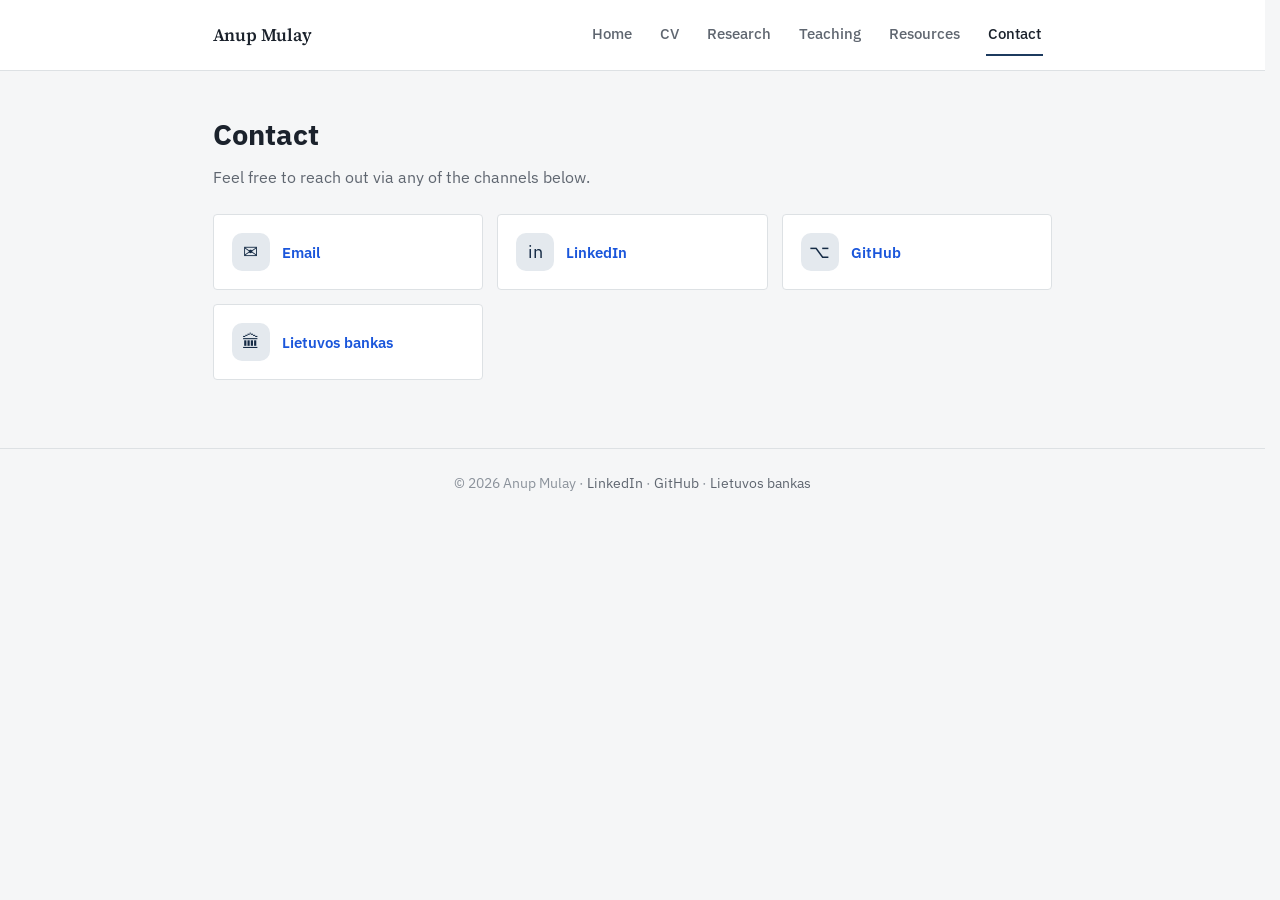
==== contact.html @ 51d76b7b "Remove the email address from the footer on all pages Co-Authored-By: Claude Opus 5.5 <noreply@anthr" ====
<!DOCTYPE html>
<html lang="en">
<head>
<meta charset="UTF-8">
<meta name="viewport" content="width=device-width, initial-scale=1.0">
<title>Anup Mulay, Contact</title>
<meta name="description" content="Get in touch with Anup Mulay, Principal Economist at Lietuvos bankas.">
<link rel="icon" href="data:,">
<link rel="preconnect" href="https://fonts.googleapis.com">
<link rel="preconnect" href="https://fonts.gstatic.com" crossorigin>
<link rel="stylesheet" href="https://fonts.googleapis.com/css2?family=IBM+Plex+Sans:wght@400;500;600;700&family=Source+Serif+4:opsz,wght@8..60,500;8..60,600;8..60,700&display=swap">
<link rel="stylesheet" href="css/style.css?v=2">
</head>
<body>

<header class="site-header">
  <div class="nav-inner">
    <a class="brand" href="index.html">Anup Mulay</a>
    <button class="nav-toggle" aria-label="Toggle navigation">☰</button>
    <nav class="site-nav">
      <ul>
        <li><a href="index.html">Home</a></li>
        <li><a href="cv.html">CV</a></li>
        <li><a href="research.html">Research</a></li>
        <li><a href="teaching.html">Teaching</a></li>
        <li><a href="resources.html">Resources</a></li>
        <li><a href="contact.html" class="active">Contact</a></li>
      </ul>
    </nav>
  </div>
</header>

<main class="wrap">

  <section class="section" style="padding-top:40px;">
    <h1 style="margin:0 0 8px; font-size:1.8rem;">Contact</h1>
    <p style="color:var(--text-muted); margin:0 0 24px;">Feel free to reach out via any of the channels below.</p>

    <div class="contact-grid">
      <a class="contact-card" href="mailto:anupmulay1@gmail.com">
        <span class="icon">✉</span>
        <span class="contact-name">Email</span>
      </a>
      <a class="contact-card" href="https://www.linkedin.com/in/anupmulay1" target="_blank" rel="noopener">
        <span class="icon">in</span>
        <span class="contact-name">LinkedIn</span>
      </a>
      <a class="contact-card" href="https://github.com/anupmulay" target="_blank" rel="noopener">
        <span class="icon">⌥</span>
        <span class="contact-name">GitHub</span>
      </a>
      <a class="contact-card" href="https://www.lb.lt/en/anup-shamsundar-mulay" target="_blank" rel="noopener">
        <span class="icon">🏛</span>
        <span class="contact-name">Lietuvos bankas</span>
      </a>
    </div>
  </section>

</main>

<footer class="site-footer">
  <div class="wrap">
    &copy; <span id="year"></span> Anup Mulay &middot;
    <a href="https://www.linkedin.com/in/anupmulay1" target="_blank" rel="noopener">LinkedIn</a> &middot;
    <a href="https://github.com/anupmulay" target="_blank" rel="noopener">GitHub</a> &middot;
    <a href="https://www.lb.lt/en/anup-shamsundar-mulay" target="_blank" rel="noopener">Lietuvos bankas</a>
  </div>
</footer>

<script src="js/main.js"></script>
<script>document.getElementById("year").textContent = new Date().getFullYear();</script>
</body>
</html>
---- css/style.css ----
/* ===== Design tokens: Navy & Slate ===== */
:root {
  --bg: #f5f6f7;
  --surface: #ffffff;
  --border: #dde1e4;
  --text: #1b222c;
  --text-muted: #5f6670;
  --text-faint: #8b929b;
  --accent: #1c3a5e;
  --accent-dark: #142a44;
  --accent-tint: #e4e9ee;
  --link: #1a56db;
  --link-hover: #123f9e;
  --shadow: none;
  --shadow-md: none;
  --radius: 4px;
  --max-width: 880px;
  --font-ui: 'IBM Plex Sans', -apple-system, BlinkMacSystemFont, "Segoe UI", Roboto, Helvetica, Arial, sans-serif;
  --font-display: 'Source Serif 4', Georgia, 'Times New Roman', serif;
}

* { box-sizing: border-box; }

html { scroll-behavior: smooth; scrollbar-gutter: stable; }

body {
  margin: 0;
  background: var(--bg);
  color: var(--text);
  font-family: var(--font-ui);
  line-height: 1.6;
  -webkit-font-smoothing: antialiased;
}

a { color: var(--link); text-decoration: none; }
a:hover { color: var(--link-hover); text-decoration: underline; }

img { max-width: 100%; display: block; }

.wrap {
  max-width: var(--max-width);
  margin: 0 auto;
  padding: 0 20px;
}

/* ===== Header / Nav ===== */
header.site-header {
  position: sticky;
  top: 0;
  z-index: 10;
  background: var(--surface);
  border-bottom: 1px solid var(--border);
}

.nav-inner {
  max-width: var(--max-width);
  margin: 0 auto;
  padding: 14px 20px;
  display: flex;
  align-items: center;
  justify-content: space-between;
}

.brand {
  font-family: var(--font-display);
  font-weight: 600;
  font-size: 1.1rem;
  color: var(--text);
  letter-spacing: -0.01em;
}
.brand:hover { color: var(--text); text-decoration: none; }

nav.site-nav ul {
  list-style: none;
  display: flex;
  gap: 4px;
  margin: 0;
  padding: 0;
}

nav.site-nav a {
  color: var(--text-muted);
  font-size: 0.92rem;
  font-weight: 500;
  padding: 8px 2px;
  margin: 0 10px;
  border-bottom: 2px solid transparent;
  display: inline-block;
}

nav.site-nav a:hover {
  color: var(--text);
  text-decoration: none;
  border-bottom-color: var(--border);
}

nav.site-nav a.active {
  color: var(--text);
  border-bottom-color: var(--accent);
}

.nav-toggle {
  display: none;
  background: none;
  border: 1px solid var(--border);
  border-radius: 8px;
  padding: 7px 10px;
  color: var(--text);
  font-size: 1rem;
  cursor: pointer;
}

@media (max-width: 640px) {
  .nav-toggle { display: block; }
  nav.site-nav {
    display: none;
    width: 100%;
  }
  nav.site-nav.open { display: block; }
  nav.site-nav ul {
    flex-direction: column;
    gap: 2px;
    padding: 8px 0 14px;
  }
  nav.site-nav a {
    margin: 0;
    border-bottom: none;
    border-left: 2px solid transparent;
    padding: 8px 12px;
  }
  nav.site-nav a:hover { border-left-color: var(--border); }
  nav.site-nav a.active { border-left-color: var(--accent); }
  .nav-inner { flex-wrap: wrap; }
}

/* ===== Hero ===== */
.hero {
  padding: 56px 0 32px;
  border-bottom: 1px solid var(--border);
}

.hero-grid {
  display: flex;
  align-items: center;
  gap: 36px;
}

.avatar {
  width: 152px;
  height: 152px;
  border-radius: 50%;
  object-fit: cover;
  border: 1px solid var(--border);
  flex-shrink: 0;
}

.avatar-fallback {
  width: 128px;
  height: 128px;
  border-radius: 50%;
  background: var(--accent);
  color: #fff;
  display: flex;
  align-items: center;
  justify-content: center;
  font-size: 2.2rem;
  font-weight: 700;
  flex-shrink: 0;
  box-shadow: var(--shadow-md);
}

.hero h1 {
  font-family: var(--font-display);
  font-weight: 600;
  margin: 0 0 6px;
  font-size: 2.1rem;
  letter-spacing: -0.01em;
}

.hero .role {
  margin: 0 0 10px;
  color: var(--text-muted);
  font-size: 1.08rem;
  font-weight: 500;
  line-height: 1.5;
}

@media (max-width: 560px) {
  .hero-grid { flex-direction: column; text-align: center; align-items: center; }
}

/* ===== Bio ===== */
.bio-text p {
  color: #4e5560;
  font-size: 1rem;
  line-height: 1.75;
  max-width: 68ch;
  margin: 0 0 18px;
  text-align: left;
}
.bio-text p:last-child { margin-bottom: 0; }

.interests {
  margin: 26px 0 0;
  padding-top: 20px;
  border-top: 1px solid var(--border);
  color: var(--text-muted);
  font-size: 0.92rem;
  max-width: 68ch;
}
.interests-label {
  display: block;
  text-transform: uppercase;
  letter-spacing: 0.06em;
  font-size: 0.72rem;
  font-weight: 600;
  color: var(--accent);
  margin-bottom: 6px;
}

.more-links {
  margin: 20px 0 0;
  color: var(--text-muted);
  font-size: 0.95rem;
  max-width: 68ch;
}

/* ===== Section / cards ===== */
.section { padding: 28px 0; }
.section h2 {
  font-family: var(--font-display);
  font-weight: 600;
  font-size: 1.35rem;
  letter-spacing: -0.01em;
  margin-bottom: 18px;
}

.card {
  background: var(--surface);
  border: 1px solid var(--border);
  border-radius: var(--radius);
  padding: 20px 22px;
  box-shadow: var(--shadow);
}

.card + .card { margin-top: 14px; }

/* ===== Timeline (CV) ===== */
.timeline-item {
  border-left: 2px solid var(--border);
  padding: 2px 0 24px 22px;
  position: relative;
}
.timeline-item::before {
  content: "";
  position: absolute;
  left: -6px;
  top: 4px;
  width: 10px;
  height: 10px;
  border-radius: 50%;
  background: var(--accent);
}
.timeline-item:last-child { padding-bottom: 2px; }

.timeline-item h3 {
  font-family: var(--font-display);
  font-weight: 600;
  margin: 0 0 2px;
  font-size: 1.05rem;
}
.timeline-item .org {
  color: var(--accent-dark);
  font-weight: 600;
  font-size: 0.92rem;
}
.timeline-item .meta {
  color: var(--text-faint);
  font-size: 0.82rem;
  margin: 2px 0 8px;
}
.timeline-item ul {
  margin: 6px 0 0;
  padding-left: 18px;
  color: var(--text-muted);
  font-size: 0.92rem;
}
.timeline-item p {
  color: var(--text-muted);
  font-size: 0.92rem;
  margin: 6px 0 0;
}
/* a second dated part under the same heading (e.g. two research assistant posts) */
.timeline-item ul + .org,
.timeline-item p + .org { margin-top: 14px; }

/* ===== Buttons ===== */
.btn {
  display: inline-flex;
  align-items: center;
  gap: 6px;
  background: var(--accent);
  color: #fff;
  font-weight: 600;
  font-size: 0.9rem;
  padding: 10px 18px;
  border-radius: 8px;
  box-shadow: var(--shadow);
}
.btn:hover { background: var(--accent-dark); color: #fff; text-decoration: none; }

.btn-outline {
  background: transparent;
  color: var(--accent-dark);
  border: 1px solid var(--accent);
}
.btn-outline:hover { background: var(--accent-tint); color: var(--accent-dark); }

/* ===== Research cards ===== */
.paper .paper-title {
  font-family: var(--font-display);
  font-size: 1.1rem;
  font-weight: 600;
  margin: 0 0 4px;
}
.paper .paper-meta {
  color: var(--text-faint);
  font-size: 0.85rem;
  margin: 0 0 10px;
}
.paper .status {
  display: inline-block;
  font-size: 0.75rem;
  font-weight: 700;
  text-transform: uppercase;
  letter-spacing: 0.03em;
  color: var(--accent-dark);
  background: var(--accent-tint);
  padding: 3px 9px;
  border-radius: 999px;
  margin-bottom: 10px;
}
.paper p { color: var(--text-muted); margin: 0 0 10px; font-size: 0.95rem; }

/* ===== Teaching ===== */
.lecture-list {
  list-style: none;
  margin: 0;
  padding: 0;
}
.lecture-item {
  display: flex;
  align-items: baseline;
  justify-content: space-between;
  gap: 16px;
  padding: 14px 0;
  border-bottom: 1px solid var(--border);
}
.lecture-item:last-child { border-bottom: none; }
.lecture-num {
  font-family: var(--font-display);
  color: var(--accent);
  font-weight: 600;
  font-size: 0.85rem;
  flex-shrink: 0;
  width: 70px;
}
.lecture-body { flex: 1; min-width: 0; }
.lecture-title { font-weight: 600; font-size: 0.95rem; margin: 0 0 2px; }
.lecture-topics { color: var(--text-faint); font-size: 0.82rem; margin: 0; }
.lecture-dl {
  flex-shrink: 0;
  font-size: 0.82rem;
  font-weight: 600;
  color: var(--accent);
  padding: 6px 12px;
  border: 1px solid var(--border);
  border-radius: 7px;
}
.lecture-dl:hover { background: var(--accent-tint); text-decoration: none; }

/* ===== Resource lists ===== */
.resource-list {
  list-style: none;
  margin: 0;
  padding: 0;
}
.resource-list li {
  padding: 10px 0;
  border-bottom: 1px solid var(--border);
  font-size: 0.95rem;
}
.resource-list li:last-child { border-bottom: none; }
.resource-list a { font-weight: 600; }
.resource-list .url {
  display: block;
  color: var(--text-faint);
  font-size: 0.8rem;
  margin-top: 2px;
}

/* ===== Contact ===== */
.contact-grid {
  display: grid;
  grid-template-columns: repeat(auto-fit, minmax(220px, 1fr));
  gap: 14px;
}
.contact-card {
  background: var(--surface);
  border: 1px solid var(--border);
  border-radius: var(--radius);
  padding: 18px;
  box-shadow: var(--shadow);
  display: flex;
  align-items: center;
  gap: 12px;
}
.contact-card .icon {
  width: 38px;
  height: 38px;
  border-radius: 10px;
  background: var(--accent-tint);
  color: var(--accent-dark);
  display: flex;
  align-items: center;
  justify-content: center;
  font-size: 1.1rem;
  flex-shrink: 0;
}
.contact-card .contact-name {
  font-weight: 600;
  font-size: 0.95rem;
  min-width: 0;
}

/* ===== Footer ===== */
footer.site-footer {
  border-top: 1px solid var(--border);
  margin-top: 40px;
  padding: 24px 0 48px;
  color: var(--text-faint);
  font-size: 0.85rem;
  text-align: center;
}
footer.site-footer a { color: var(--text-muted); }
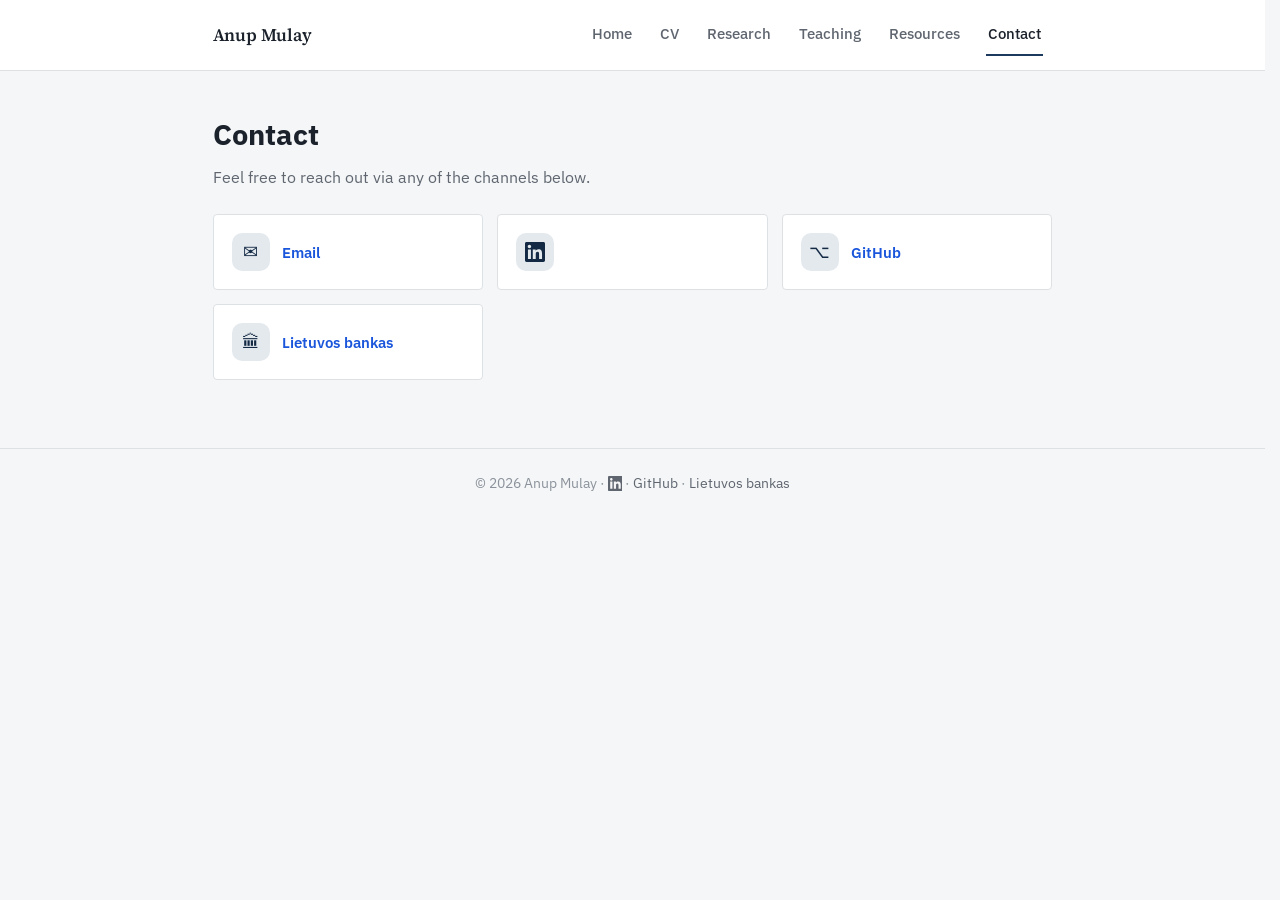
==== commit 4997ed0d: "Show the LinkedIn logo instead of the word in the footer and contact card Co-Authored-By: Claude Opu" ====
--- a/contact.html
+++ b/contact.html
@@ -9,7 +9,7 @@
 <link rel="preconnect" href="https://fonts.googleapis.com">
 <link rel="preconnect" href="https://fonts.gstatic.com" crossorigin>
 <link rel="stylesheet" href="https://fonts.googleapis.com/css2?family=IBM+Plex+Sans:wght@400;500;600;700&family=Source+Serif+4:opsz,wght@8..60,500;8..60,600;8..60,700&display=swap">
-<link rel="stylesheet" href="css/style.css?v=2">
+<link rel="stylesheet" href="css/style.css?v=3">
 </head>
 <body>
 
@@ -41,9 +41,8 @@
         <span class="icon">✉</span>
         <span class="contact-name">Email</span>
       </a>
-      <a class="contact-card" href="https://www.linkedin.com/in/anupmulay1" target="_blank" rel="noopener">
-        <span class="icon">in</span>
-        <span class="contact-name">LinkedIn</span>
+      <a class="contact-card" href="https://www.linkedin.com/in/anupmulay1" target="_blank" rel="noopener" aria-label="LinkedIn" title="LinkedIn">
+        <span class="icon"><svg class="li-logo" viewBox="0 0 24 24" aria-hidden="true" focusable="false"><path fill-rule="evenodd" d="M20.447 20.452h-3.554v-5.569c0-1.328-.027-3.037-1.852-3.037-1.853 0-2.136 1.445-2.136 2.939v5.667H9.351V9h3.414v1.561h.046c.477-.9 1.637-1.85 3.37-1.85 3.601 0 4.267 2.37 4.267 5.455v6.286zM5.337 7.433c-1.144 0-2.063-.926-2.063-2.065 0-1.138.92-2.063 2.063-2.063 1.14 0 2.064.925 2.064 2.063 0 1.139-.925 2.065-2.064 2.065zm1.782 13.019H3.555V9h3.564v11.452zM22.225 0H1.771C.792 0 0 .774 0 1.729v20.542C0 23.227.792 24 1.771 24h20.451C23.2 24 24 23.227 24 22.271V1.729C24 .774 23.2 0 22.222 0h.003z"/></svg></span>
       </a>
       <a class="contact-card" href="https://github.com/anupmulay" target="_blank" rel="noopener">
         <span class="icon">⌥</span>
@@ -61,7 +60,7 @@
 <footer class="site-footer">
   <div class="wrap">
     &copy; <span id="year"></span> Anup Mulay &middot;
-    <a href="https://www.linkedin.com/in/anupmulay1" target="_blank" rel="noopener">LinkedIn</a> &middot;
+    <a href="https://www.linkedin.com/in/anupmulay1" target="_blank" rel="noopener" aria-label="LinkedIn" title="LinkedIn"><svg class="li-logo" viewBox="0 0 24 24" aria-hidden="true" focusable="false"><path fill-rule="evenodd" d="M20.447 20.452h-3.554v-5.569c0-1.328-.027-3.037-1.852-3.037-1.853 0-2.136 1.445-2.136 2.939v5.667H9.351V9h3.414v1.561h.046c.477-.9 1.637-1.85 3.37-1.85 3.601 0 4.267 2.37 4.267 5.455v6.286zM5.337 7.433c-1.144 0-2.063-.926-2.063-2.065 0-1.138.92-2.063 2.063-2.063 1.14 0 2.064.925 2.064 2.063 0 1.139-.925 2.065-2.064 2.065zm1.782 13.019H3.555V9h3.564v11.452zM22.225 0H1.771C.792 0 0 .774 0 1.729v20.542C0 23.227.792 24 1.771 24h20.451C23.2 24 24 23.227 24 22.271V1.729C24 .774 23.2 0 22.222 0h.003z"/></svg></a> &middot;
     <a href="https://github.com/anupmulay" target="_blank" rel="noopener">GitHub</a> &middot;
     <a href="https://www.lb.lt/en/anup-shamsundar-mulay" target="_blank" rel="noopener">Lietuvos bankas</a>
   </div>
--- a/css/style.css
+++ b/css/style.css
@@ -427,6 +427,10 @@
   font-size: 1.1rem;
   flex-shrink: 0;
 }
+.contact-card .icon svg {
+  width: 20px;
+  height: 20px;
+}
 .contact-card .contact-name {
   font-weight: 600;
   font-size: 0.95rem;
@@ -443,3 +447,12 @@
   text-align: center;
 }
 footer.site-footer a { color: var(--text-muted); }
+
+/* ===== LinkedIn logo (footer and contact card) ===== */
+.li-logo {
+  display: inline-block;
+  width: 1.1em;
+  height: 1.1em;
+  fill: currentColor;
+  vertical-align: -0.2em;
+}
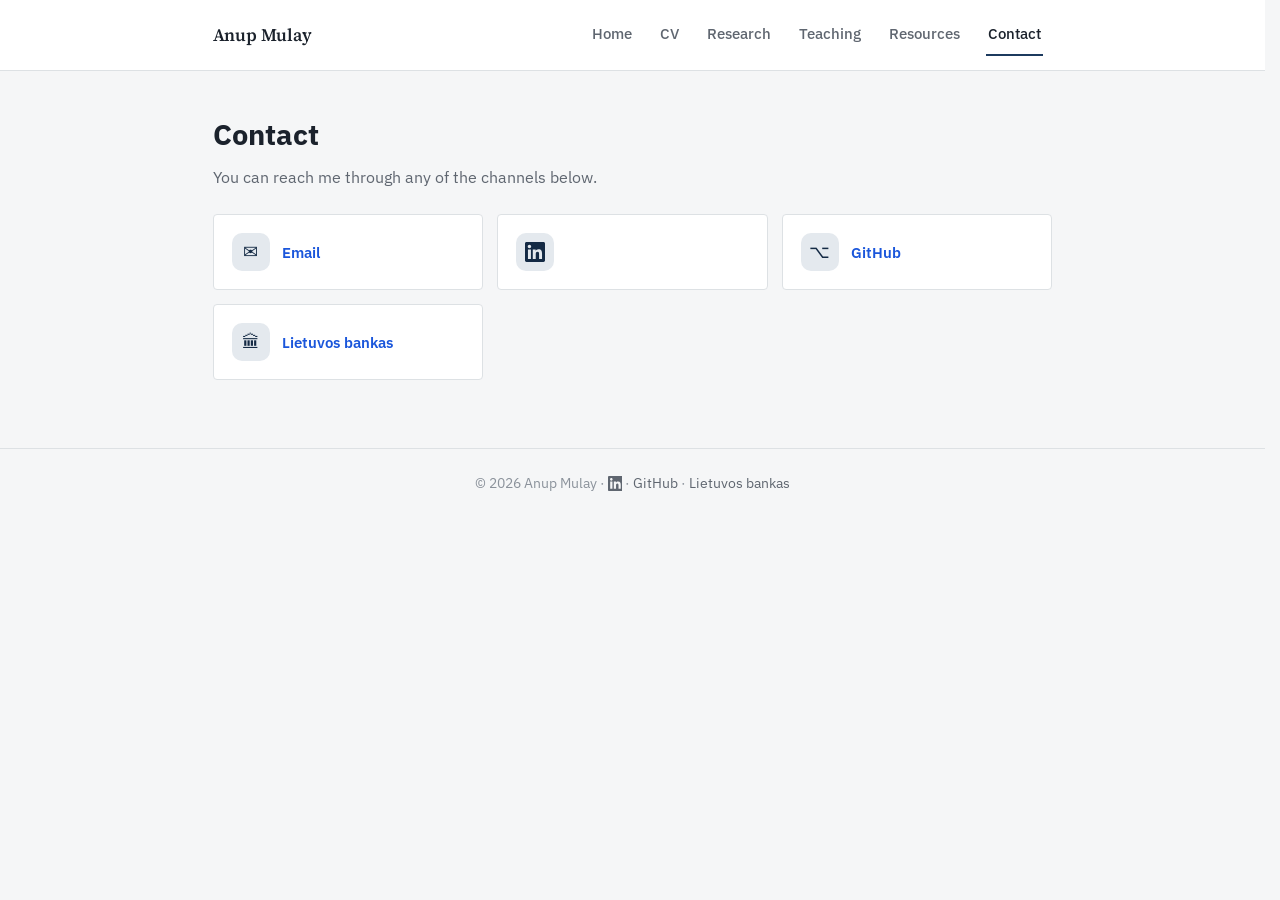
==== commit 50e036be: "Rewrite the bio, CV and research text in an understated tone The bio now opens with the Bank's model" ====
--- a/contact.html
+++ b/contact.html
@@ -34,7 +34,7 @@
 
   <section class="section" style="padding-top:40px;">
     <h1 style="margin:0 0 8px; font-size:1.8rem;">Contact</h1>
-    <p style="color:var(--text-muted); margin:0 0 24px;">Feel free to reach out via any of the channels below.</p>
+    <p style="color:var(--text-muted); margin:0 0 24px;">You can reach me through any of the channels below.</p>
 
     <div class="contact-grid">
       <a class="contact-card" href="mailto:anupmulay1@gmail.com">
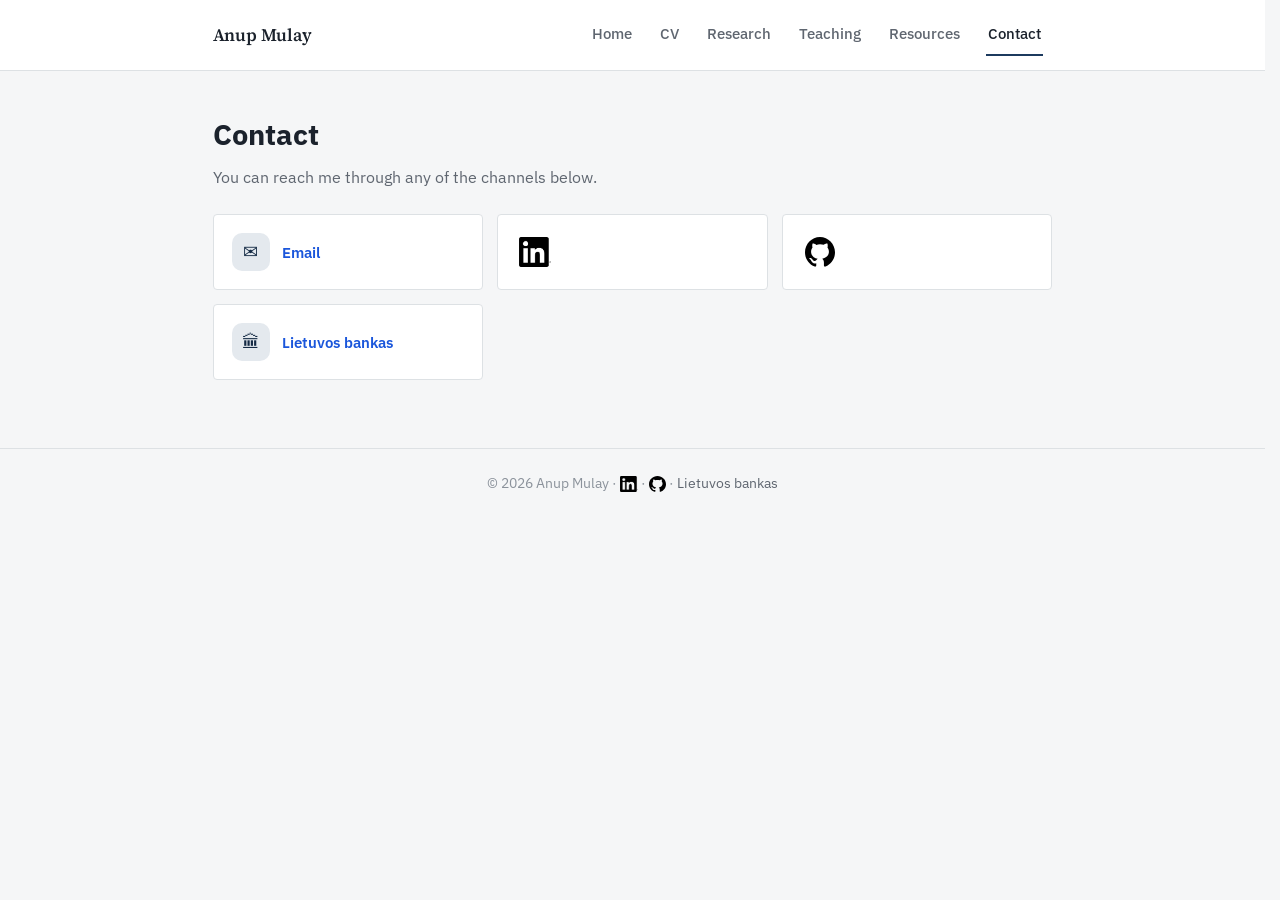
==== commit 966890c6: "Use the official LinkedIn and GitHub logos, in black Both logos are the unaltered files from the com" ====
--- a/contact.html
+++ b/contact.html
@@ -9,7 +9,7 @@
 <link rel="preconnect" href="https://fonts.googleapis.com">
 <link rel="preconnect" href="https://fonts.gstatic.com" crossorigin>
 <link rel="stylesheet" href="https://fonts.googleapis.com/css2?family=IBM+Plex+Sans:wght@400;500;600;700&family=Source+Serif+4:opsz,wght@8..60,500;8..60,600;8..60,700&display=swap">
-<link rel="stylesheet" href="css/style.css?v=3">
+<link rel="stylesheet" href="css/style.css?v=4">
 </head>
 <body>
 
@@ -41,12 +41,11 @@
         <span class="icon">✉</span>
         <span class="contact-name">Email</span>
       </a>
-      <a class="contact-card" href="https://www.linkedin.com/in/anupmulay1" target="_blank" rel="noopener" aria-label="LinkedIn" title="LinkedIn">
-        <span class="icon"><svg class="li-logo" viewBox="0 0 24 24" aria-hidden="true" focusable="false"><path fill-rule="evenodd" d="M20.447 20.452h-3.554v-5.569c0-1.328-.027-3.037-1.852-3.037-1.853 0-2.136 1.445-2.136 2.939v5.667H9.351V9h3.414v1.561h.046c.477-.9 1.637-1.85 3.37-1.85 3.601 0 4.267 2.37 4.267 5.455v6.286zM5.337 7.433c-1.144 0-2.063-.926-2.063-2.065 0-1.138.92-2.063 2.063-2.063 1.14 0 2.064.925 2.064 2.063 0 1.139-.925 2.065-2.064 2.065zm1.782 13.019H3.555V9h3.564v11.452zM22.225 0H1.771C.792 0 0 .774 0 1.729v20.542C0 23.227.792 24 1.771 24h20.451C23.2 24 24 23.227 24 22.271V1.729C24 .774 23.2 0 22.222 0h.003z"/></svg></span>
+      <a class="contact-card" href="https://www.linkedin.com/in/anupmulay1" target="_blank" rel="noopener" title="LinkedIn">
+        <span class="icon brand"><img class="brand-logo" src="assets/images/brand/linkedin-in-black.png" alt="LinkedIn" width="840" height="779"></span>
       </a>
-      <a class="contact-card" href="https://github.com/anupmulay" target="_blank" rel="noopener">
-        <span class="icon">⌥</span>
-        <span class="contact-name">GitHub</span>
+      <a class="contact-card" href="https://github.com/anupmulay" target="_blank" rel="noopener" title="GitHub">
+        <span class="icon brand"><img class="brand-logo" src="assets/images/brand/github-invertocat-black.svg" alt="GitHub" width="98" height="96"></span>
       </a>
       <a class="contact-card" href="https://www.lb.lt/en/anup-shamsundar-mulay" target="_blank" rel="noopener">
         <span class="icon">🏛</span>
@@ -60,8 +59,8 @@
 <footer class="site-footer">
   <div class="wrap">
     &copy; <span id="year"></span> Anup Mulay &middot;
-    <a href="https://www.linkedin.com/in/anupmulay1" target="_blank" rel="noopener" aria-label="LinkedIn" title="LinkedIn"><svg class="li-logo" viewBox="0 0 24 24" aria-hidden="true" focusable="false"><path fill-rule="evenodd" d="M20.447 20.452h-3.554v-5.569c0-1.328-.027-3.037-1.852-3.037-1.853 0-2.136 1.445-2.136 2.939v5.667H9.351V9h3.414v1.561h.046c.477-.9 1.637-1.85 3.37-1.85 3.601 0 4.267 2.37 4.267 5.455v6.286zM5.337 7.433c-1.144 0-2.063-.926-2.063-2.065 0-1.138.92-2.063 2.063-2.063 1.14 0 2.064.925 2.064 2.063 0 1.139-.925 2.065-2.064 2.065zm1.782 13.019H3.555V9h3.564v11.452zM22.225 0H1.771C.792 0 0 .774 0 1.729v20.542C0 23.227.792 24 1.771 24h20.451C23.2 24 24 23.227 24 22.271V1.729C24 .774 23.2 0 22.222 0h.003z"/></svg></a> &middot;
-    <a href="https://github.com/anupmulay" target="_blank" rel="noopener">GitHub</a> &middot;
+    <a href="https://www.linkedin.com/in/anupmulay1" target="_blank" rel="noopener" title="LinkedIn"><img class="brand-logo" src="assets/images/brand/linkedin-in-black.png" alt="LinkedIn" width="840" height="779"></a> &middot;
+    <a href="https://github.com/anupmulay" target="_blank" rel="noopener" title="GitHub"><img class="brand-logo" src="assets/images/brand/github-invertocat-black.svg" alt="GitHub" width="98" height="96"></a> &middot;
     <a href="https://www.lb.lt/en/anup-shamsundar-mulay" target="_blank" rel="noopener">Lietuvos bankas</a>
   </div>
 </footer>
--- a/css/style.css
+++ b/css/style.css
@@ -427,9 +427,12 @@
   font-size: 1.1rem;
   flex-shrink: 0;
 }
-.contact-card .icon svg {
-  width: 20px;
-  height: 20px;
+.contact-card .icon.brand {
+  background: none;
+}
+.contact-card .icon.brand img {
+  height: 30px;
+  width: auto;
 }
 .contact-card .contact-name {
   font-weight: 600;
@@ -448,11 +451,10 @@
 }
 footer.site-footer a { color: var(--text-muted); }
 
-/* ===== LinkedIn logo (footer and contact card) ===== */
-.li-logo {
+/* ===== Brand logos: official LinkedIn and GitHub files, unaltered, in black ===== */
+.brand-logo {
   display: inline-block;
-  width: 1.1em;
-  height: 1.1em;
-  fill: currentColor;
-  vertical-align: -0.2em;
-}
+  height: 1.2em;
+  width: auto;
+  vertical-align: -0.3em;
+}
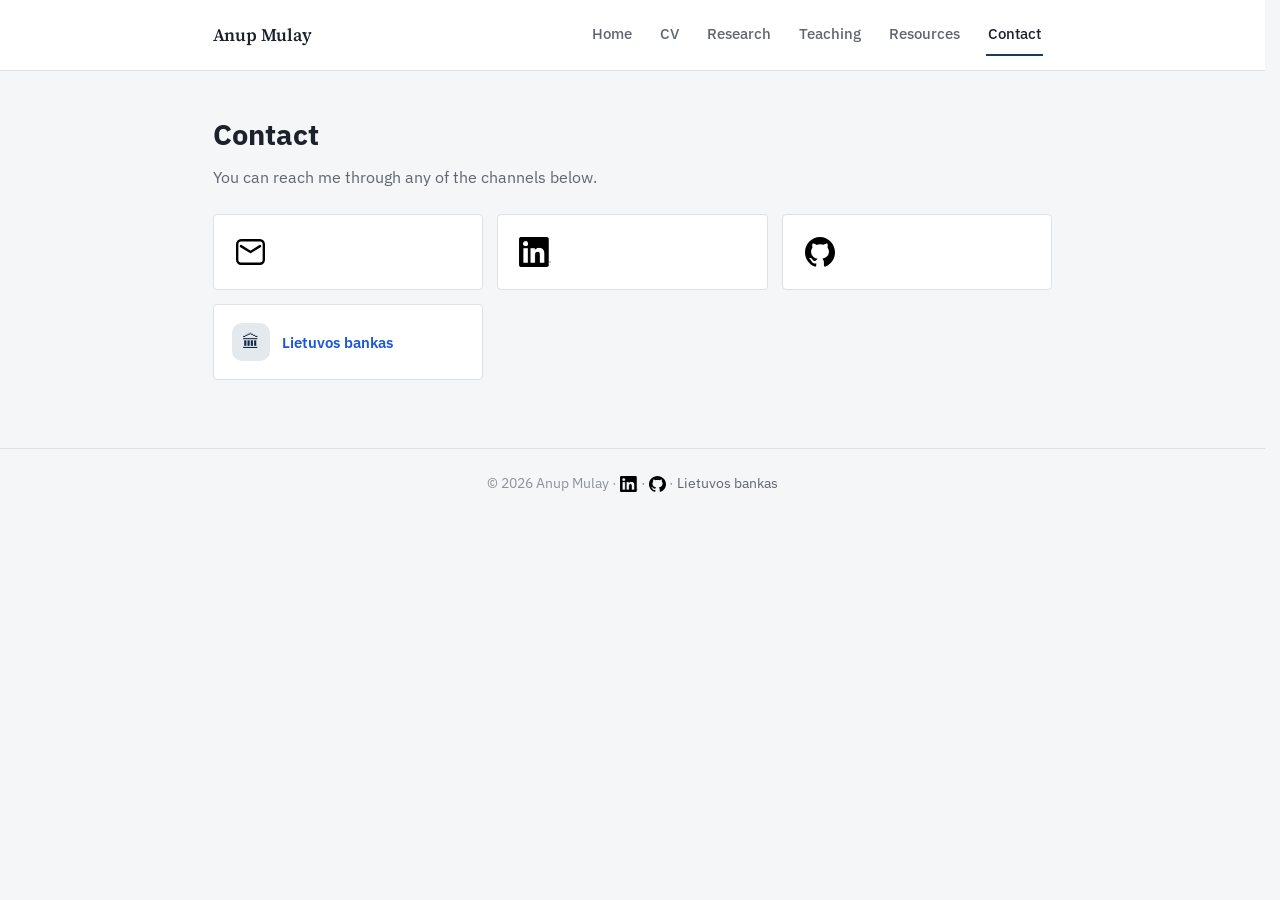
==== commit 2979c0a8: "Describe LITMAS as the Bank's main scenario tool and add an email icon The bio now calls LITMAS the " ====
--- a/contact.html
+++ b/contact.html
@@ -9,7 +9,7 @@
 <link rel="preconnect" href="https://fonts.googleapis.com">
 <link rel="preconnect" href="https://fonts.gstatic.com" crossorigin>
 <link rel="stylesheet" href="https://fonts.googleapis.com/css2?family=IBM+Plex+Sans:wght@400;500;600;700&family=Source+Serif+4:opsz,wght@8..60,500;8..60,600;8..60,700&display=swap">
-<link rel="stylesheet" href="css/style.css?v=4">
+<link rel="stylesheet" href="css/style.css?v=5">
 </head>
 <body>
 
@@ -37,9 +37,8 @@
     <p style="color:var(--text-muted); margin:0 0 24px;">You can reach me through any of the channels below.</p>
 
     <div class="contact-grid">
-      <a class="contact-card" href="mailto:anupmulay1@gmail.com">
-        <span class="icon">✉</span>
-        <span class="contact-name">Email</span>
+      <a class="contact-card" href="mailto:anupmulay1@gmail.com" title="Email">
+        <span class="icon brand"><img class="mail-icon" src="assets/images/icons/mail.svg" alt="Email" width="31" height="27"></span>
       </a>
       <a class="contact-card" href="https://www.linkedin.com/in/anupmulay1" target="_blank" rel="noopener" title="LinkedIn">
         <span class="icon brand"><img class="brand-logo" src="assets/images/brand/linkedin-in-black.png" alt="LinkedIn" width="840" height="779"></span>
--- a/css/style.css
+++ b/css/style.css
@@ -434,6 +434,9 @@
   height: 30px;
   width: auto;
 }
+.contact-card .icon.brand img.mail-icon {
+  height: 26px;
+}
 .contact-card .contact-name {
   font-weight: 600;
   font-size: 0.95rem;
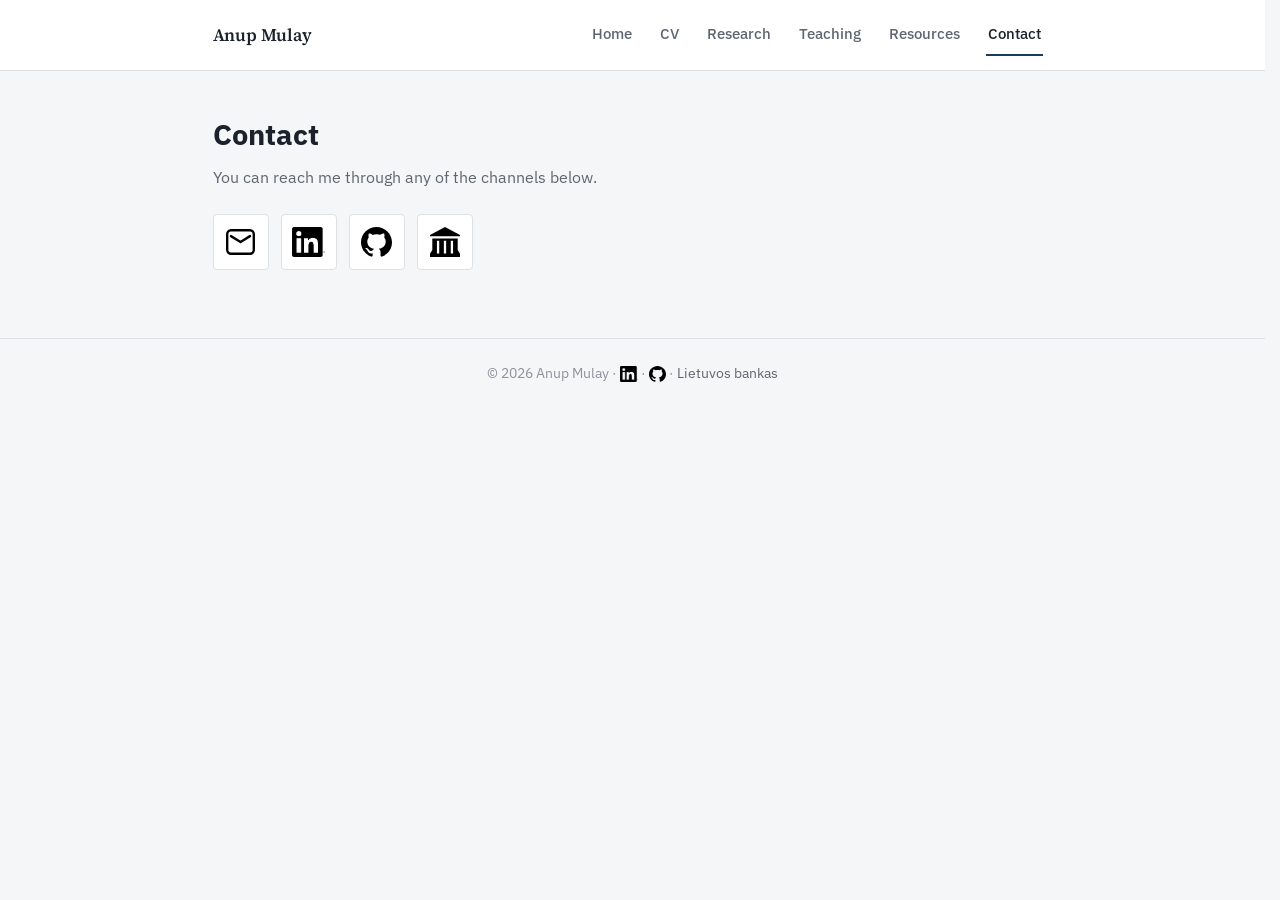
==== commit 01eb4447: "Show the contact links as a single row of small icon boxes Each contact is now a 56px square box hol" ====
--- a/contact.html
+++ b/contact.html
@@ -9,7 +9,7 @@
 <link rel="preconnect" href="https://fonts.googleapis.com">
 <link rel="preconnect" href="https://fonts.gstatic.com" crossorigin>
 <link rel="stylesheet" href="https://fonts.googleapis.com/css2?family=IBM+Plex+Sans:wght@400;500;600;700&family=Source+Serif+4:opsz,wght@8..60,500;8..60,600;8..60,700&display=swap">
-<link rel="stylesheet" href="css/style.css?v=5">
+<link rel="stylesheet" href="css/style.css?v=6">
 </head>
 <body>
 
@@ -38,17 +38,16 @@
 
     <div class="contact-grid">
       <a class="contact-card" href="mailto:anupmulay1@gmail.com" title="Email">
-        <span class="icon brand"><img class="mail-icon" src="assets/images/icons/mail.svg" alt="Email" width="31" height="27"></span>
+        <img class="mail-icon" src="assets/images/icons/mail.svg" alt="Email" width="31" height="27">
       </a>
       <a class="contact-card" href="https://www.linkedin.com/in/anupmulay1" target="_blank" rel="noopener" title="LinkedIn">
-        <span class="icon brand"><img class="brand-logo" src="assets/images/brand/linkedin-in-black.png" alt="LinkedIn" width="840" height="779"></span>
+        <img src="assets/images/brand/linkedin-in-black.png" alt="LinkedIn" width="840" height="779">
       </a>
       <a class="contact-card" href="https://github.com/anupmulay" target="_blank" rel="noopener" title="GitHub">
-        <span class="icon brand"><img class="brand-logo" src="assets/images/brand/github-invertocat-black.svg" alt="GitHub" width="98" height="96"></span>
+        <img src="assets/images/brand/github-invertocat-black.svg" alt="GitHub" width="98" height="96">
       </a>
-      <a class="contact-card" href="https://www.lb.lt/en/anup-shamsundar-mulay" target="_blank" rel="noopener">
-        <span class="icon">🏛</span>
-        <span class="contact-name">Lietuvos bankas</span>
+      <a class="contact-card" href="https://www.lb.lt/en/anup-shamsundar-mulay" target="_blank" rel="noopener" title="Lietuvos bankas">
+        <img src="assets/images/icons/bank.svg" alt="Lietuvos bankas" width="26" height="26">
       </a>
     </div>
   </section>
--- a/css/style.css
+++ b/css/style.css
@@ -401,46 +401,32 @@
 
 /* ===== Contact ===== */
 .contact-grid {
-  display: grid;
-  grid-template-columns: repeat(auto-fit, minmax(220px, 1fr));
-  gap: 14px;
-}
+  display: flex;
+  flex-wrap: wrap;
+  gap: 12px;
+}
+/* One small square box per contact, just large enough for its icon. */
 .contact-card {
   background: var(--surface);
   border: 1px solid var(--border);
   border-radius: var(--radius);
-  padding: 18px;
   box-shadow: var(--shadow);
-  display: flex;
-  align-items: center;
-  gap: 12px;
-}
-.contact-card .icon {
-  width: 38px;
-  height: 38px;
-  border-radius: 10px;
-  background: var(--accent-tint);
-  color: var(--accent-dark);
+  width: 56px;
+  height: 56px;
   display: flex;
   align-items: center;
   justify-content: center;
-  font-size: 1.1rem;
   flex-shrink: 0;
 }
-.contact-card .icon.brand {
-  background: none;
-}
-.contact-card .icon.brand img {
+.contact-card:hover {
+  border-color: var(--text-faint);
+}
+.contact-card img {
   height: 30px;
   width: auto;
 }
-.contact-card .icon.brand img.mail-icon {
+.contact-card img.mail-icon {
   height: 26px;
-}
-.contact-card .contact-name {
-  font-weight: 600;
-  font-size: 0.95rem;
-  min-width: 0;
 }
 
 /* ===== Footer ===== */
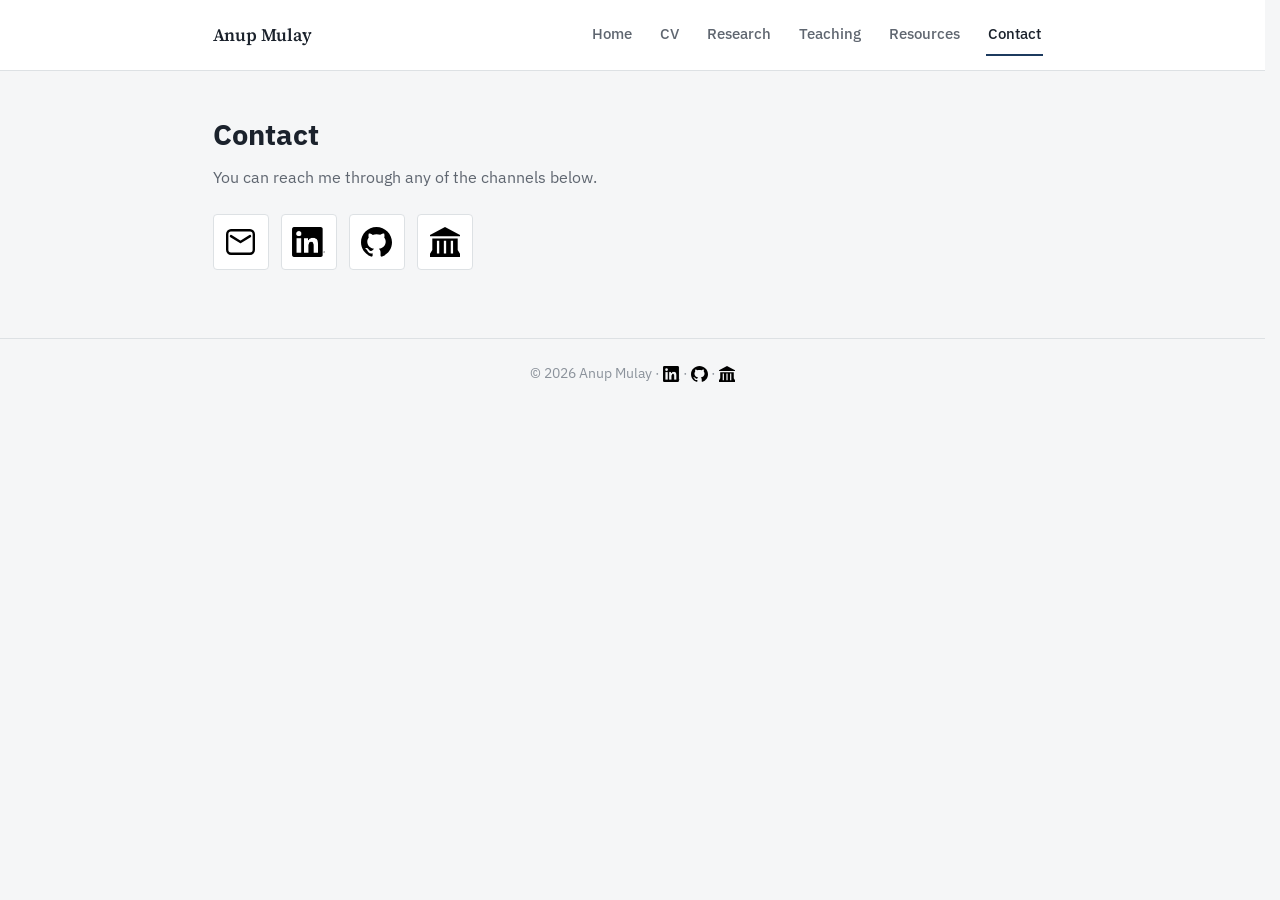
==== commit 366b6b49: "Show the building icon for Lietuvos bankas in the footer The footer link to Lietuvos bankas on every" ====
--- a/contact.html
+++ b/contact.html
@@ -59,7 +59,7 @@
     &copy; <span id="year"></span> Anup Mulay &middot;
     <a href="https://www.linkedin.com/in/anupmulay1" target="_blank" rel="noopener" title="LinkedIn"><img class="brand-logo" src="assets/images/brand/linkedin-in-black.png" alt="LinkedIn" width="840" height="779"></a> &middot;
     <a href="https://github.com/anupmulay" target="_blank" rel="noopener" title="GitHub"><img class="brand-logo" src="assets/images/brand/github-invertocat-black.svg" alt="GitHub" width="98" height="96"></a> &middot;
-    <a href="https://www.lb.lt/en/anup-shamsundar-mulay" target="_blank" rel="noopener">Lietuvos bankas</a>
+    <a href="https://www.lb.lt/en/anup-shamsundar-mulay" target="_blank" rel="noopener" title="Lietuvos bankas"><img class="brand-logo" src="assets/images/icons/bank.svg" alt="Lietuvos bankas" width="26" height="26"></a>
   </div>
 </footer>
 
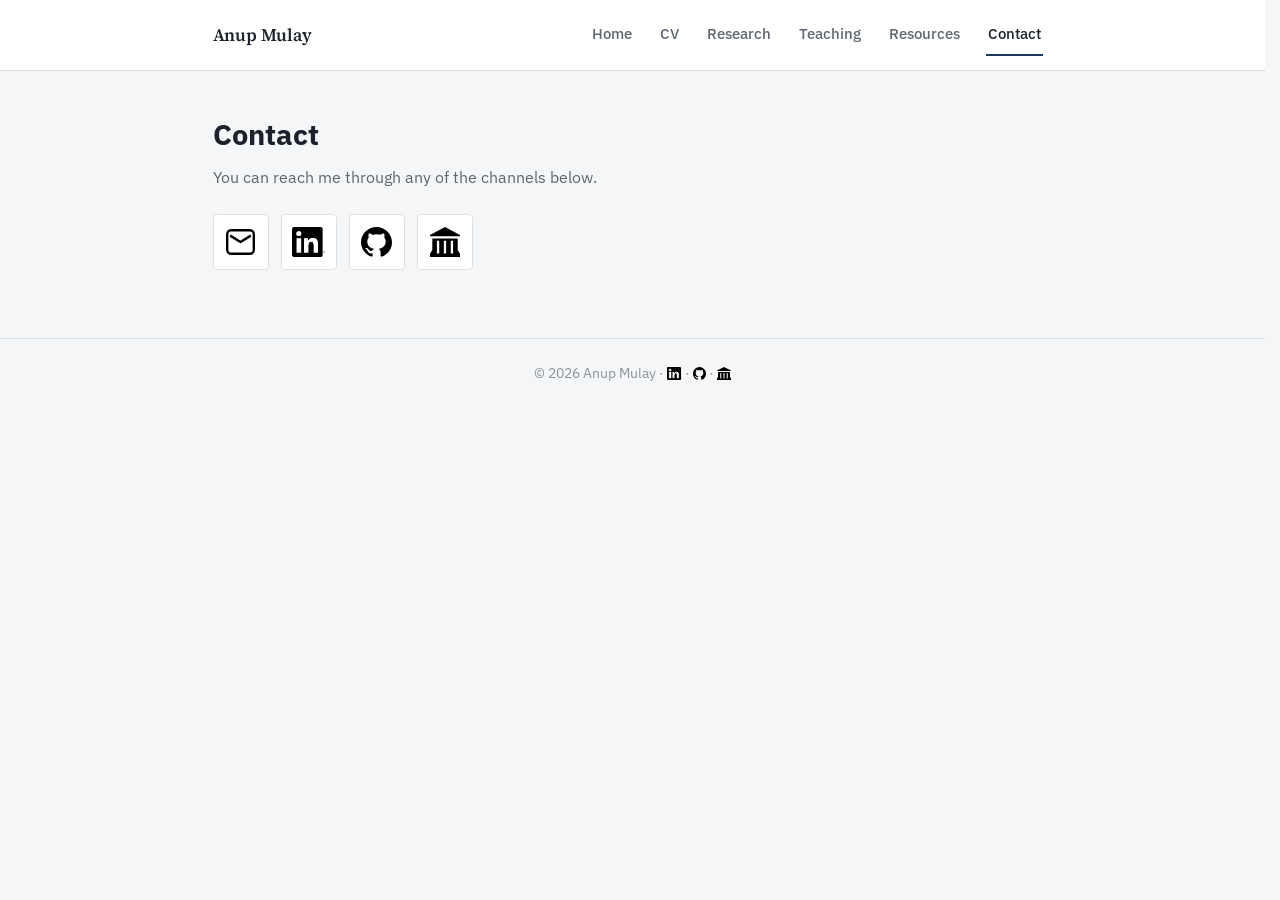
==== commit 429863e1: "Quieter link colour, plain status labels and smaller footer icons Links use a deep muted blue (#2c52" ====
--- a/contact.html
+++ b/contact.html
@@ -9,7 +9,7 @@
 <link rel="preconnect" href="https://fonts.googleapis.com">
 <link rel="preconnect" href="https://fonts.gstatic.com" crossorigin>
 <link rel="stylesheet" href="https://fonts.googleapis.com/css2?family=IBM+Plex+Sans:wght@400;500;600;700&family=Source+Serif+4:opsz,wght@8..60,500;8..60,600;8..60,700&display=swap">
-<link rel="stylesheet" href="css/style.css?v=6">
+<link rel="stylesheet" href="css/style.css?v=7">
 </head>
 <body>
 
--- a/css/style.css
+++ b/css/style.css
@@ -9,8 +9,8 @@
   --accent: #1c3a5e;
   --accent-dark: #142a44;
   --accent-tint: #e4e9ee;
-  --link: #1a56db;
-  --link-hover: #123f9e;
+  --link: #2c5282;
+  --link-hover: #142a44;
   --shadow: none;
   --shadow-md: none;
   --radius: 4px;
@@ -329,16 +329,11 @@
   margin: 0 0 10px;
 }
 .paper .status {
-  display: inline-block;
-  font-size: 0.75rem;
-  font-weight: 700;
-  text-transform: uppercase;
-  letter-spacing: 0.03em;
-  color: var(--accent-dark);
-  background: var(--accent-tint);
-  padding: 3px 9px;
-  border-radius: 999px;
-  margin-bottom: 10px;
+  display: block;
+  font-size: 0.85rem;
+  font-style: italic;
+  color: var(--text-muted);
+  margin-bottom: 6px;
 }
 .paper p { color: var(--text-muted); margin: 0 0 10px; font-size: 0.95rem; }
 
@@ -443,7 +438,7 @@
 /* ===== Brand logos: official LinkedIn and GitHub files, unaltered, in black ===== */
 .brand-logo {
   display: inline-block;
-  height: 1.2em;
+  height: 1em;
   width: auto;
-  vertical-align: -0.3em;
-}
+  vertical-align: -0.15em;
+}
